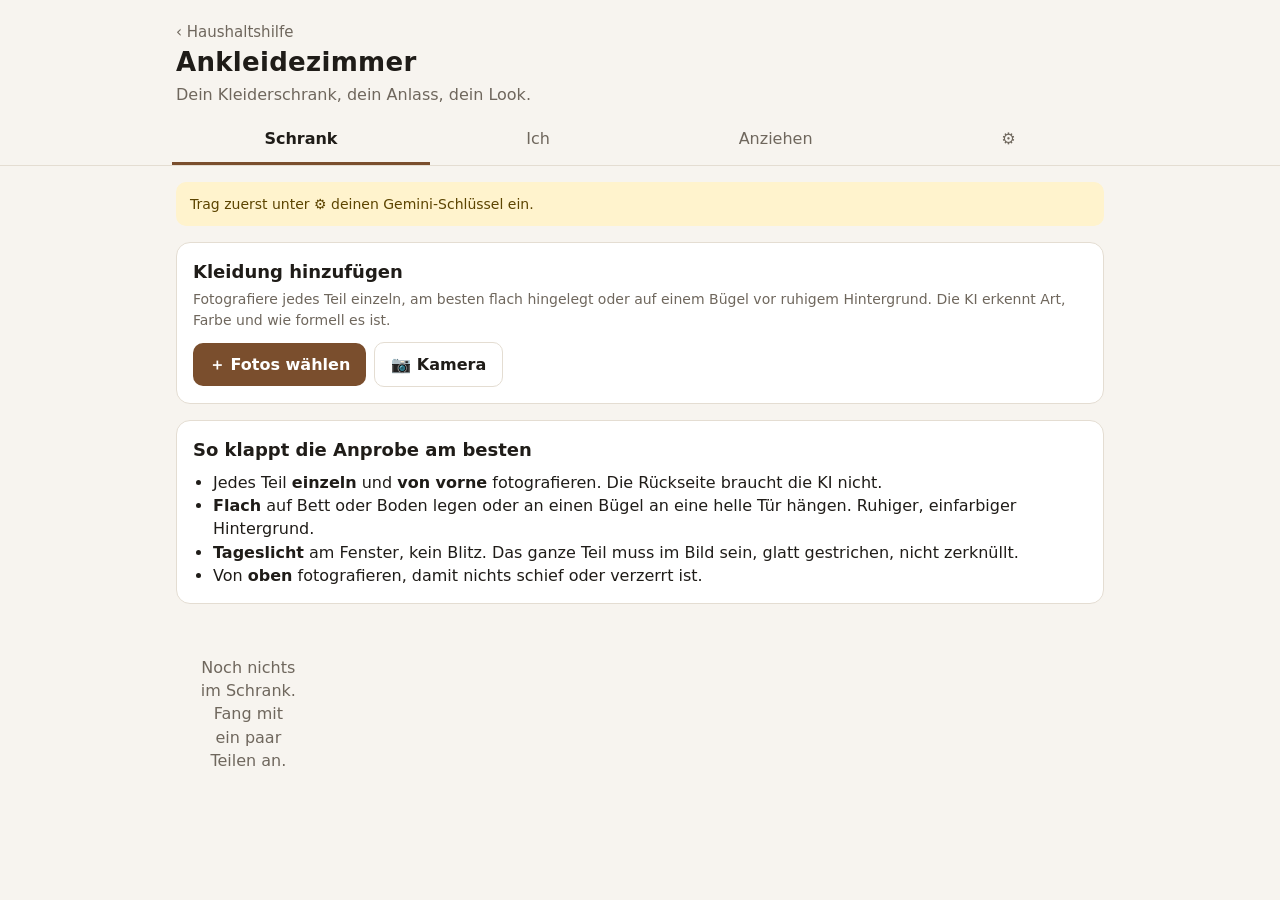
==== ankleidezimmer.html @ 093d7909 "Haushaltshilfe: Startseite mit Ankleidezimmer, Küchenhilfe, Einkaufsliste und Home Cleaner Co-Author" ====
<!doctype html>
<html lang="de">
<head>
<meta charset="utf-8">
<meta name="viewport" content="width=device-width, initial-scale=1, viewport-fit=cover">
<title>Ankleidezimmer · Haushaltshilfe</title>
<meta name="apple-mobile-web-app-capable" content="yes">
<meta name="mobile-web-app-capable" content="yes">
<meta name="apple-mobile-web-app-title" content="Haushaltshilfe">
<meta name="apple-mobile-web-app-status-bar-style" content="default">
<meta name="theme-color" content="#f7f4ef">
<link rel="manifest" href="manifest.json">
<link rel="apple-touch-icon" href="icon-180.png">
<link rel="icon" href="icon-192.png">
<style>
  :root {
    --bg: #f7f4ef; --card: #ffffff; --ink: #1f1c18; --muted: #6f675d; --line: #e4ddd2;
    --accent: #7a4e2d; --accent-ink: #fff; --danger: #b3261e; --ok: #2e6b3f;
  }
  @media (prefers-color-scheme: dark) {
    :root { --bg: #171512; --card: #221f1b; --ink: #f1ece5; --muted: #a79e92; --line: #39342d;
      --accent: #d29a6a; --accent-ink: #1b140e; }
  }
  * { box-sizing: border-box; }
  body { margin: 0; background: var(--bg); color: var(--ink);
    font: 16px/1.45 system-ui, -apple-system, "Segoe UI", Roboto, sans-serif; }
  header { padding: calc(20px + env(safe-area-inset-top)) 16px 8px; max-width: 960px; margin: 0 auto; }
  header h1 { margin: 0; font-size: 26px; letter-spacing: .3px; }
  header p { margin: 2px 0 0; color: var(--muted); }
  nav { position: sticky; top: 0; z-index: 5; background: var(--bg); border-bottom: 1px solid var(--line); }
  nav .inner { max-width: 960px; margin: 0 auto; display: flex; gap: 4px; padding: 0 12px; }
  nav button { flex: 1 1 auto; background: none; border: 0; padding: 12px 8px; font: inherit; color: var(--muted);
    border-bottom: 3px solid transparent; cursor: pointer; }
  nav button.active { color: var(--ink); border-color: var(--accent); font-weight: 600; }
  main { max-width: 960px; margin: 0 auto; padding: 16px; }
  section { display: none; } section.active { display: block; }
  .card { background: var(--card); border: 1px solid var(--line); border-radius: 14px; padding: 16px; margin-bottom: 16px; }
  .card h2 { margin: 0 0 4px; font-size: 18px; }
  .hint { color: var(--muted); font-size: 14px; margin: 0 0 12px; }
  .btn { display: inline-flex; align-items: center; gap: 6px; background: var(--accent); color: var(--accent-ink);
    border: 0; border-radius: 10px; padding: 10px 16px; font: inherit; font-weight: 600; cursor: pointer; }
  .btn.secondary { background: transparent; color: var(--ink); border: 1px solid var(--line); }
  .btn:disabled { opacity: .5; cursor: default; }
  .row { display: flex; gap: 8px; flex-wrap: wrap; align-items: center; }
  .grid { display: grid; grid-template-columns: repeat(auto-fill, minmax(140px, 1fr)); gap: 12px; }
  .item { background: var(--card); border: 1px solid var(--line); border-radius: 12px; overflow: hidden; position: relative; }
  .item img { width: 100%; aspect-ratio: 1; object-fit: cover; display: block; background: var(--line); }
  .item .meta { padding: 8px 10px; font-size: 13px; }
  .item .meta b { display: block; font-size: 14px; }
  .item .meta span { color: var(--muted); }
  .item .del { position: absolute; top: 6px; right: 6px; background: rgba(0,0,0,.55); color: #fff; border: 0;
    border-radius: 50%; width: 28px; height: 28px; cursor: pointer; font-size: 16px; line-height: 28px; }
  .item.busy::after { content: "analysiere…"; position: absolute; inset: 0; display: grid; place-items: center;
    background: rgba(0,0,0,.45); color: #fff; font-size: 14px; }
  .chips { display: flex; flex-wrap: wrap; gap: 8px; margin-bottom: 12px; }
  .chip { border: 1px solid var(--line); background: var(--card); color: var(--ink); border-radius: 999px;
    padding: 8px 14px; font: inherit; font-size: 14px; cursor: pointer; }
  .chip.active { background: var(--accent); color: var(--accent-ink); border-color: var(--accent); }
  label { display: block; font-size: 14px; color: var(--muted); margin: 10px 0 4px; }
  input[type=text], input[type=password], textarea, select { width: 100%; padding: 10px 12px; border: 1px solid var(--line); border-radius: 10px;
    background: var(--bg); color: var(--ink); font: inherit; }
  textarea { min-height: 60px; resize: vertical; }
  .portrait { display: flex; gap: 16px; align-items: flex-start; flex-wrap: wrap; }
  .portrait img { width: 180px; aspect-ratio: 3/4; object-fit: cover; border-radius: 12px; background: var(--line); }
  .result { display: grid; grid-template-columns: 1fr; gap: 16px; }
  @media (min-width: 760px) { .result { grid-template-columns: 1fr 1fr; } }
  .tryon img { width: 100%; border-radius: 12px; display: block; }
  .tryon .placeholder { aspect-ratio: 3/4; border: 2px dashed var(--line); border-radius: 12px; display: grid;
    place-items: center; color: var(--muted); text-align: center; padding: 16px; }
  .banner { padding: 12px 14px; border-radius: 10px; margin-bottom: 16px; font-size: 14px; }
  .banner.warn { background: #fff3cd; color: #5c4400; }
  .banner.err { background: #fde8e6; color: var(--danger); }
  @media (prefers-color-scheme: dark) { .banner.warn { background: #3d3216; color: #f3dc9b; }
    .banner.err { background: #3d1c1a; color: #ffb4ab; } }
  .spinner { width: 18px; height: 18px; border: 3px solid currentColor; border-right-color: transparent;
    border-radius: 50%; animation: spin .8s linear infinite; display: inline-block; }
  @keyframes spin { to { transform: rotate(360deg); } }
  .filters { margin-bottom: 12px; }
  ul.tips { margin: 8px 0 0; padding-left: 20px; }
  .empty { color: var(--muted); text-align: center; padding: 24px; }
  input[type=file] { display: none; }
</style>
</head>
<body>
<header>
  <a href="./" class="back" style="color:var(--muted);text-decoration:none;font-size:15px">‹ Haushaltshilfe</a>
  <h1>Ankleidezimmer</h1>
  <p>Dein Kleiderschrank, dein Anlass, dein Look.</p>
</header>
<nav><div class="inner">
  <button data-tab="schrank" class="active">Schrank</button>
  <button data-tab="ich">Ich</button>
  <button data-tab="anziehen">Anziehen</button>
  <button data-tab="setup" aria-label="Einstellungen">⚙︎</button>
</div></nav>

<main>
  <div id="status"></div>

  <!-- SCHRANK -->
  <section id="schrank" class="active">
    <div class="card">
      <h2>Kleidung hinzufügen</h2>
      <p class="hint">Fotografiere jedes Teil einzeln, am besten flach hingelegt oder auf einem Bügel vor ruhigem Hintergrund. Die KI erkennt Art, Farbe und wie formell es ist.</p>
      <div class="row">
        <label class="btn" style="margin:0;color:var(--accent-ink)">＋ Fotos wählen
          <input id="itemInput" type="file" accept="image/*" multiple>
        </label>
        <label class="btn secondary" style="margin:0;color:var(--ink)">📷 Kamera
          <input id="itemCam" type="file" accept="image/*" capture="environment">
        </label>
      </div>
    </div>
<div class="card"><h2>So klappt die Anprobe am besten</h2><ul class="tips">
        <li>Jedes Teil <b>einzeln</b> und <b>von vorne</b> fotografieren. Die Rückseite braucht die KI nicht.</li>
        <li><b>Flach</b> auf Bett oder Boden legen oder an einen Bügel an eine helle Tür hängen. Ruhiger, einfarbiger Hintergrund.</li>
        <li><b>Tageslicht</b> am Fenster, kein Blitz. Das ganze Teil muss im Bild sein, glatt gestrichen, nicht zerknüllt.</li>
        <li>Von <b>oben</b> fotografieren, damit nichts schief oder verzerrt ist.</li>
      </ul></div>
    <div class="filters chips" id="filters"></div>
    <div class="grid" id="wardrobe"></div>
  </section>

  <!-- ICH -->
  <section id="ich">
    <div class="card">
      <h2>Dein Porträt</h2>
      <p class="hint">Ein Ganzkörperfoto funktioniert am besten: gerade stehen, gutes Licht, enge oder schlichte Kleidung. Das Foto bleibt in deinem Browser und wird nur für die Anprobe an Gemini geschickt.</p>
      <div class="portrait">
        <img id="portraitImg" alt="">
        <div>
          <label class="btn" style="margin:0;color:var(--accent-ink)">Foto wählen
            <input id="portraitInput" type="file" accept="image/*">
          </label>
          <label for="personNotes">Über dich (optional)</label>
          <textarea id="personNotes" placeholder="z.B. 1,82 m, mag eher schlichte Farben, trage ungern Krawatte"></textarea>
        </div>
      </div>
    </div>
<div class="card"><h2>Das ideale Foto von dir</h2><ul class="tips">
        <li><b>Ganzkörper</b> von Kopf bis Fuß, gerade stehend, Arme locker neben dem Körper.</li>
        <li><b>Schlichte, enge Kleidung</b> (z. B. einfarbiges T-Shirt und Jeans). Keine Jacke, kein Mantel, keine Tasche.</li>
        <li>Helle Wand dahinter, gutes Tageslicht, Kamera auf Brusthöhe. Am besten fotografiert dich jemand.</li>
      </ul></div>
  </section>

  <!-- ANZIEHEN -->
  <section id="anziehen">
    <div class="card">
      <h2>Wofür ziehst du dich an?</h2>
      <div class="chips" id="occasions"></div>
      <label for="occasionCustom">Oder eigener Anlass</label>
      <input id="occasionCustom" type="text" placeholder="z.B. Taufe meiner Nichte im Garten">
      <label for="weather">Wetter (optional)</label>
      <input id="weather" type="text" placeholder="z.B. 8 °C, Regen">
      <label for="notes">Wünsche (optional)</label>
      <input id="notes" type="text" placeholder="z.B. lieber die dunkelblaue Hose, keine Turnschuhe">
      <div class="row" style="margin-top:14px">
        <button class="btn" id="suggestBtn">Outfit vorschlagen</button>
      </div>
    </div>

    <div class="result" id="result" hidden>
      <div class="card">
        <h2 id="lookTitle"></h2>
        <p id="lookReason"></p>
        <ul class="tips" id="lookTips"></ul>
        <p class="hint" id="lookMissing"></p>
        <div class="grid" id="lookItems" style="margin-top:12px"></div>
        <div class="row" style="margin-top:14px">
          <button class="btn secondary" id="againBtn">Anderer Vorschlag</button>
        </div>
      </div>
      <div class="card tryon">
        <h2>So sieht's an dir aus</h2>
        <label for="provider">Anprobe mit</label>
        <select id="provider">
          <option value="free">Kostenlos (nur Oberteil, dauert 1–3 Min.)</option>
          <option value="gemini">Gemini (ganzes Outfit, ca. 3–7 Cent)</option>
          <option value="pro">Gemini Pro (beste Qualität, ca. 13 Cent)</option>
        </select>
        <p class="hint" id="providerHint" style="margin:6px 0 12px"></p>
        <div id="tryonBox"><div class="placeholder">Klicke auf „Anprobieren“, um dich im Outfit zu sehen.</div></div>
        <div class="row" style="margin-top:14px">
          <button class="btn" id="tryonBtn">Anprobieren</button>

          <a class="btn secondary" id="downloadBtn" download="ankleide-look.png" hidden>Bild speichern</a>
        </div>
      </div>
    </div>
  </section>

  <!-- EINSTELLUNGEN -->
  <section id="setup">
    <div class="card">
      <h2>Gemini-Schlüssel</h2>
      <p class="hint">Einmal eintragen, dann merkt sich die App den Schlüssel. Er bleibt nur auf diesem Gerät und wird ausschließlich an Google geschickt. Einen Schlüssel bekommst du unter <a href="https://aistudio.google.com/apikey" target="_blank" rel="noopener">aistudio.google.com/apikey</a>.</p>
      <label for="apiKey">API-Schlüssel</label>
      <input id="apiKey" type="password" autocomplete="off" autocapitalize="off" spellcheck="false" placeholder="AIza…">
      <label for="hfToken">Hugging-Face-Token (optional, für mehr Gratis-Anproben)</label>
      <input id="hfToken" type="password" autocomplete="off" autocapitalize="off" spellcheck="false" placeholder="hf_…">
      <p class="hint" style="margin:4px 0 0">Kostenloses Konto auf <a href="https://huggingface.co/join" target="_blank" rel="noopener">huggingface.co</a>, dann unter <a href="https://huggingface.co/settings/tokens" target="_blank" rel="noopener">Settings → Access Tokens</a> einen „Read“-Token erstellen.</p>
      <label for="textModel">Textmodell</label>
      <input id="textModel" type="text" autocapitalize="off" spellcheck="false">
      <label for="imageModel">Bildmodell (Anprobe)</label>
      <input id="imageModel" type="text" autocapitalize="off" spellcheck="false">
      <div class="row" style="margin-top:14px">
        <button class="btn" id="saveKey">Speichern &amp; testen</button>
        <button class="btn secondary" id="clearKey">Schlüssel löschen</button>
      </div>
      <p class="hint" id="keyResult" style="margin-top:10px"></p>
    </div>
    <div class="card">
      <h2>Als App auf den Home-Bildschirm</h2>
      <p class="hint">In Safari unten auf das Teilen-Symbol (Quadrat mit Pfeil) tippen, dann „Zum Home-Bildschirm“. Danach startet Ankleide wie eine normale App.</p>
    </div>
  </section>
</main>

<script>
// ---------- Speicher (IndexedDB, bleibt im Browser) ----------
const DB = (() => {
  let dbp;
  const open = () => dbp ||= new Promise((res, rej) => {
    const r = indexedDB.open('ankleide', 1);
    r.onupgradeneeded = () => { r.result.createObjectStore('items', { keyPath: 'id' }); r.result.createObjectStore('kv'); };
    r.onsuccess = () => res(r.result); r.onerror = () => rej(r.error);
  });
  const tx = async (store, mode, fn) => { const db = await open(); return new Promise((res, rej) => {
    const t = db.transaction(store, mode); const req = fn(t.objectStore(store));
    t.oncomplete = () => res(req?.result); t.onerror = () => rej(t.error); }); };
  return {
    allItems: () => tx('items', 'readonly', s => s.getAll()),
    putItem: it => tx('items', 'readwrite', s => s.put(it)),
    delItem: id => tx('items', 'readwrite', s => s.delete(id)),
    get: k => tx('kv', 'readonly', s => s.get(k)),
    set: (k, v) => tx('kv', 'readwrite', s => s.put(v, k)),
  };
})();

// ---------- Hilfen ----------
const $ = s => document.querySelector(s);
const esc = s => String(s ?? '').replace(/[&<>"]/g, c => ({ '&': '&amp;', '<': '&lt;', '>': '&gt;', '"': '&quot;' }[c]));
const dataUrl = im => `data:${im.mime};base64,${im.data}`;

function shrink(file, max = 1024) {
  return new Promise((res, rej) => {
    const url = URL.createObjectURL(file); const im = new Image();
    im.onload = () => {
      const k = Math.min(1, max / Math.max(im.width, im.height));
      const c = document.createElement('canvas'); c.width = Math.round(im.width * k); c.height = Math.round(im.height * k);
      c.getContext('2d').drawImage(im, 0, 0, c.width, c.height); URL.revokeObjectURL(url);
      res({ mime: 'image/jpeg', data: c.toDataURL('image/jpeg', 0.86).split(',')[1] });
    };
    im.onerror = () => rej(new Error('Bild konnte nicht gelesen werden'));
    im.src = url;
  });
}

// ---------- Gemini direkt aus dem Browser ----------
const PRO_IMAGE_MODEL = 'gemini-3-pro-image';
const DEFAULTS = { textModel: 'gemini-3.5-flash', imageModel: 'gemini-nano-banana-2.1' };
const BASE = 'https://generativelanguage.googleapis.com/v1beta';
let cfg = { key: '', ...DEFAULTS };
function loadSettings() {
  try { cfg = { ...cfg, ...JSON.parse(localStorage.getItem('ankleide-cfg') || '{}') }; } catch {}
  $('#apiKey').value = cfg.key; $('#hfToken').value = cfg.hf || ''; $('#provider').value = cfg.provider || 'free'; providerHint(); $('#textModel').value = cfg.textModel; $('#imageModel').value = cfg.imageModel;
}
function saveSettings() {
  cfg = { ...cfg, key: $('#apiKey').value.trim(), hf: $('#hfToken').value.trim(), textModel: $('#textModel').value.trim() || DEFAULTS.textModel, imageModel: $('#imageModel').value.trim() || DEFAULTS.imageModel };
  try { localStorage.setItem('ankleide-cfg', JSON.stringify(cfg)); } catch {}
}

async function geminiOnce(model, parts, generationConfig = {}) {
  if (!cfg.key) throw new Error('Kein Gemini-Schlüssel eingetragen. Tippe oben auf ⚙︎.');
  let res;
  try {
    res = await fetch(`${BASE}/models/${encodeURIComponent(model)}:generateContent`, {
      method: 'POST', headers: { 'Content-Type': 'application/json', 'x-goog-api-key': cfg.key },
      body: JSON.stringify({ contents: [{ role: 'user', parts }], generationConfig }),
    });
  } catch { throw new Error('Keine Verbindung zu Google. Prüfe dein Internet.'); }
  const data = await res.json().catch(() => ({}));
  if (!res.ok) {
    const m = data?.error?.message || `Fehler ${res.status}`;
    if (res.status === 400 && /API key/i.test(m)) throw new Error('Der Gemini-Schlüssel ist ungültig. Prüfe ihn unter ⚙︎.');
    const err = (msg, retry, next) => Object.assign(new Error(msg), { retry, next, raw: `${res.status} ${m}` });
    if (res.status === 404) throw err(`Das Modell „${model}“ gibt es nicht (mehr). Trag unter ⚙︎ ein anderes ein.`, false, true);
    if (res.status === 429) throw err(/image|banana/.test(model) || (/billing|quota|limit: 0/i.test(m) && !/demand|overload/i.test(m))
      ? 'Die Bildmodelle von Google sind nicht kostenlos. Aktiviere in AI Studio unter „Billing“ die Abrechnung (ca. 3–7 Cent pro Bild).'
      : 'Google ist gerade überlastet. Bitte in ein paar Minuten nochmal versuchen.', true, true);
    if (res.status >= 500) throw err('Google ist gerade überlastet. Bitte in ein paar Minuten nochmal versuchen.', true, true);
    throw Object.assign(new Error('Gemini: ' + m), { raw: `${res.status} ${m}` });
  }
  const out = data?.candidates?.[0]?.content?.parts || [];
  if (!out.length) throw new Error(`Gemini hat nichts zurückgegeben (Grund: ${data?.promptFeedback?.blockReason || data?.candidates?.[0]?.finishReason || 'unbekannt'}).`);
  return out;
}
const img = im => ({ inline_data: { mime_type: im.mime || 'image/jpeg', data: im.data } });

// Bei Überlastung: kurz warten und wiederholen, dann auf Ersatzmodelle ausweichen
const FALLBACK_TEXT = ['gemini-3.5-flash', 'gemini-3.6-flash', 'gemini-3.5-flash-lite', 'gemini-3.1-flash-lite'];
const FALLBACK_IMAGE = ['gemini-nano-banana-2.1', 'gemini-3.1-flash-image', 'gemini-3-pro-image'];
const sleep = ms => new Promise(r => setTimeout(r, ms));
async function gemini(model, parts, generationConfig = {}) {
  const pool = /image|banana/.test(model) ? FALLBACK_IMAGE : FALLBACK_TEXT;
  const models = [model, ...pool.filter(m => m !== model)];
  let last; const tried = [];
  for (const m of models) {
    for (let attempt = 0; attempt < 2; attempt++) {
      try { return await geminiOnce(m, parts, generationConfig); }
      catch (e) {
        last = e; tried.push(`${m}: ${e.raw || e.message}`);
        if (!e.next) { e.details = tried; throw e; }
        if (!e.retry || attempt === 1) break;
        await sleep(2000);
      }
    }
  }
  last.details = tried; throw last;
}
async function geminiJson(parts) {
  const out = await gemini(cfg.textModel, parts, { responseMimeType: 'application/json', temperature: 0.6 });
  const text = out.map(p => p.text || '').join('');
  try { return JSON.parse(text); } catch { const m = text.match(/\{[\s\S]*\}/); if (m) return JSON.parse(m[0]); throw new Error('Antwort von Gemini war unverständlich. Bitte nochmal.'); }
}

const CATEGORIES = ['Oberteil', 'Hose', 'Rock', 'Kleid', 'Pullover', 'Jacke', 'Mantel', 'Anzug/Sakko', 'Schuhe', 'Accessoire'];
const handlers = {
  async '/api/tag'({ image }) {
    const t = await geminiJson([{ text: `Du bist Mode-Assistent. Analysiere das Kleidungsstück auf dem Foto.
Antworte NUR mit JSON: {"category": eine aus ${JSON.stringify(CATEGORIES)}, "name": kurzer deutscher Name, "color": Hauptfarbe(n), "pattern": Muster oder "uni", "material": vermutetes Material, "formality": Zahl 1 (sehr leger) bis 5 (sehr formell), "seasons": Liste aus ["Frühling","Sommer","Herbst","Winter"], "description": ein Satz, der das Teil für einen Stylisten genau beschreibt}` }, img(image)]);
    return { category: t.category, name: t.name, color: t.color, pattern: t.pattern, material: t.material, formality: t.formality, seasons: t.seasons, description: t.description };
  },
  async '/api/suggest'({ occasion, notes, weather, items: list, person }) {
    const r = await geminiJson([{ text: `Du bist ein erfahrener persönlicher Stylist. Stelle aus dem Kleiderschrank unten EIN stimmiges Outfit zusammen.
Anlass: ${occasion}
${weather ? 'Wetter: ' + weather + '\n' : ''}${notes ? 'Wünsche: ' + notes + '\n' : ''}${person ? 'Über die Person: ' + person + '\n' : ''}
Regeln: Nur Teile aus der Liste (per id). Vollständig: Oberkörper + Unterkörper (oder Kleid/Anzug), dazu wenn sinnvoll Jacke, Schuhe, Accessoires. Achte auf Formalität, Farbharmonie und Wetter. Fehlt etwas Wichtiges, nenne es in "missing".
Kleiderschrank: ${JSON.stringify(list)}
Antworte NUR mit JSON: {"title": kurzer Name des Looks, "itemIds": [...], "reasoning": 2-3 Sätze, "tips": [1-3 kurze Tipps], "missing": Text oder null}` }]);
    const valid = new Set(list.map(i => i.id));
    r.itemIds = (r.itemIds || []).filter(id => valid.has(id));
    if (!r.itemIds.length) throw new Error('Gemini hat keine passenden Teile gefunden. Bitte nochmal versuchen.');
    return r;
  },
  async '/api/tryon'({ portrait, items: chosen, occasion, pro }) {
    const parts = [{ text: 'IMAGE 1 – the person (keep this exact person):' }, img(portrait)];
    chosen.forEach((it, n) => {
      parts.push({ text: `IMAGE ${n + 2} – garment to put on the person (${it.category || 'clothing'}): ${it.name || ''}. ${it.description || ''}` });
      parts.push(img(it.image));
    });
    const list = chosen.map((it, n) => `IMAGE ${n + 2} (${it.category || 'garment'})`).join(', ');
    parts.push({ text: `Virtual try-on. Edit IMAGE 1: dress the person in ${list}.
- REMOVE and REPLACE everything the person is currently wearing on the matching body parts with these garments. The result must clearly show the new garments on the body, not the old outfit.
- The garment photos may be lying flat, on a hanger or wrinkled: understand the garment and fit it naturally to the person's body with realistic drape, folds and correct size.
- Copy each garment faithfully: exact color, pattern, print, logo position, collar, buttons, sleeve length, fabric.
- Keep the person identical: same face, hair, skin tone, body shape and height. Do not beautify or change the face.
- Show the full body from head to feet, standing naturally, facing the camera. If no shoes are given, add simple shoes that fit the occasion.
- Clean, bright, neutral background suitable for "${occasion}", soft even light, photorealistic, portrait orientation.
Return only the edited photo.` });
    const out = await gemini(pro ? PRO_IMAGE_MODEL : cfg.imageModel, parts, { responseModalities: ['TEXT', 'IMAGE'], imageConfig: { aspectRatio: '3:4' } });
    const p = out.find(x => x.inlineData || x.inline_data);
    if (!p) throw new Error('Gemini hat kein Bild erzeugt. ' + out.map(x => x.text || '').join(' ').trim());
    const d = p.inlineData || p.inline_data;
    return { image: { mime: d.mimeType || d.mime_type || 'image/png', data: d.data } };
  },
};
async function api(path, body) { return handlers[path](body); }

$('#saveKey').onclick = async () => {
  saveSettings(); const out = $('#keyResult'), btn = $('#saveKey');
  if (!cfg.key) { out.textContent = 'Bitte einen Schlüssel eintragen.'; return; }
  busy(btn, true, 'Teste …');
  try {
    await gemini(cfg.textModel, [{ text: 'Antworte nur mit: ok' }]);
    let note = '';
    try {
      const r = await fetch(`${BASE}/models?pageSize=200`, { headers: { 'x-goog-api-key': cfg.key } });
      const names = ((await r.json()).models || []).map(m => m.name.replace('models/', ''));
      const imgs = names.filter(n => /image|banana/.test(n) && !/imagen|veo/.test(n));
      if (imgs.length) {
        FALLBACK_IMAGE.splice(0, FALLBACK_IMAGE.length, ...imgs);
        if (!imgs.includes(cfg.imageModel)) { cfg.imageModel = imgs[0]; $('#imageModel').value = imgs[0]; saveSettings(); note = ` Bildmodell auf „${imgs[0]}“ umgestellt.`; }
        note += ` Verfügbare Bildmodelle: ${imgs.join(', ')}.`;
      } else note = ' Achtung: Für deinen Schlüssel ist kein Bildmodell freigeschaltet.';
    } catch {}
    out.textContent = '✓ Verbindung zu Gemini klappt.' + note; $('#status').innerHTML = '';
  }
  catch (e) { out.textContent = '✗ ' + e.message; }
  busy(btn, false);
};
$('#clearKey').onclick = () => { $('#apiKey').value = ''; saveSettings(); $('#keyResult').textContent = 'Schlüssel gelöscht.'; };


function showError(msg) {
  $('#status').innerHTML = `<div class="banner err">${esc(msg)}</div>`;
  setTimeout(() => { if ($('#status').textContent.includes(msg)) $('#status').innerHTML = ''; }, 9000);
}

function busy(btn, on, label) {
  if (on) { btn.dataset.label = btn.textContent; btn.innerHTML = `<span class="spinner"></span> ${label}`; btn.disabled = true; }
  else { btn.textContent = btn.dataset.label; btn.disabled = false; }
}

// ---------- Tabs ----------
document.querySelectorAll('nav button').forEach(b => b.onclick = () => {
  document.querySelectorAll('nav button').forEach(x => x.classList.toggle('active', x === b));
  document.querySelectorAll('main section').forEach(s => s.classList.toggle('active', s.id === b.dataset.tab));
});

// ---------- Kleiderschrank ----------
let items = [];
let filter = 'Alle';

function renderWardrobe() {
  const cats = ['Alle', ...new Set(items.map(i => i.category).filter(Boolean))];
  $('#filters').innerHTML = items.length ? cats.map(c =>
    `<button class="chip ${c === filter ? 'active' : ''}" data-c="${esc(c)}">${esc(c)}${c === 'Alle' ? ` (${items.length})` : ''}</button>`).join('') : '';
  $('#filters').querySelectorAll('.chip').forEach(b => b.onclick = () => { filter = b.dataset.c; renderWardrobe(); });
  const shown = items.filter(i => filter === 'Alle' || i.category === filter);
  $('#wardrobe').innerHTML = shown.length ? shown.map(i => `
    <div class="item ${i.pending ? 'busy' : ''}">
      <img src="${dataUrl(i.image)}" alt="${esc(i.name)}">
      <button class="del" data-id="${i.id}" title="Entfernen">×</button>
      <div class="meta"><b>${esc(i.name || 'Neues Teil')}</b>
        <span>${esc([i.category, i.color].filter(Boolean).join(' · '))}${i.formality ? ` · formell ${i.formality}/5` : ''}</span>
        ${i.error ? `<br><span style="color:var(--danger)">Nicht erkannt. <a href="#" data-retry="${i.id}">Nochmal</a></span>` : ''}
      </div>
    </div>`).join('') : `<div class="empty">Noch nichts im Schrank. Fang mit ein paar Teilen an.</div>`;
  $('#wardrobe').querySelectorAll('.del').forEach(b => b.onclick = async () => {
    if (!confirm('Dieses Teil entfernen?')) return;
    await DB.delItem(b.dataset.id); items = items.filter(i => i.id !== b.dataset.id); renderWardrobe();
  });
  $('#wardrobe').querySelectorAll('[data-retry]').forEach(a => a.onclick = e => {
    e.preventDefault(); const it = items.find(i => i.id === a.dataset.retry); if (it) analyse(it);
  });
}

async function analyse(it) {
  it.pending = true; it.error = false; renderWardrobe();
  try {
    const tags = await api('/api/tag', { image: it.image });
    Object.assign(it, tags);
  } catch (e) { it.error = true; showError('Erkennung fehlgeschlagen: ' + e.message); }
  it.pending = false;
  const { pending, ...store } = it; await DB.putItem(store);
  renderWardrobe();
}

async function addFiles(files) {
  const queue = [];
  for (const f of files) {
    try {
      const it = { id: crypto.randomUUID(), image: await shrink(f, 768), added: Date.now() };
      items.unshift(it); queue.push(it); await DB.putItem(it);
    } catch (e) { showError(e.message); }
  }
  renderWardrobe();
  // nacheinander analysieren, damit das Kontingent nicht überläuft
  for (const it of queue) await analyse(it);
}
$('#itemInput').onchange = e => { addFiles([...e.target.files]); e.target.value = ''; };
$('#itemCam').onchange = e => { addFiles([...e.target.files]); e.target.value = ''; };

// ---------- Porträt ----------
let portrait = null;
$('#portraitInput').onchange = async e => {
  const f = e.target.files[0]; if (!f) return;
  portrait = await shrink(f, 1280); await DB.set('portrait', portrait);
  $('#portraitImg').src = dataUrl(portrait); e.target.value = '';
};
$('#personNotes').oninput = e => DB.set('personNotes', e.target.value);

// ---------- Anlass & Vorschlag ----------
const OCCASIONS = ['Vorstellungsgespräch', 'Geburtstag', 'Essen mit den Chefs', 'Büroalltag', 'Date', 'Hochzeit (Gast)', 'Freunde treffen', 'Sport & Freizeit', 'Beerdigung'];
let occasion = OCCASIONS[0];
$('#occasions').innerHTML = OCCASIONS.map(o => `<button class="chip ${o === occasion ? 'active' : ''}">${esc(o)}</button>`).join('');
$('#occasions').querySelectorAll('.chip').forEach(b => b.onclick = () => {
  occasion = b.textContent; $('#occasionCustom').value = '';
  $('#occasions').querySelectorAll('.chip').forEach(x => x.classList.toggle('active', x === b));
});
$('#occasionCustom').oninput = e => $('#occasions').querySelectorAll('.chip').forEach(x => x.classList.toggle('active', !e.target.value && x.textContent === occasion));
const currentOccasion = () => $('#occasionCustom').value.trim() || occasion;

let look = null;
let lastLookIds = [];

async function suggest(btn) {
  const usable = items.filter(i => i.category && !i.pending);
  if (usable.length < 2) return showError('Lade zuerst mindestens ein Oberteil und eine Hose in den Schrank.');
  busy(btn, true, 'Stylist denkt nach…');
  try {
    const notes = [$('#notes').value.trim(), lastLookIds.length ? `Bitte einen anderen Look als zuvor (vorher: ${lastLookIds.join(', ')}).` : ''].filter(Boolean).join(' ');
    look = await api('/api/suggest', {
      occasion: currentOccasion(), weather: $('#weather').value.trim(), notes,
      person: $('#personNotes').value.trim(), items: usable.map(({ image, ...rest }) => rest),
    });
    lastLookIds = look.itemIds;
    renderLook();
  } catch (e) { showError(e.message); }
  busy(btn, false);
}
$('#suggestBtn').onclick = () => { lastLookIds = []; suggest($('#suggestBtn')); };
$('#againBtn').onclick = () => suggest($('#againBtn'));

function renderLook() {
  $('#result').hidden = false;
  $('#lookTitle').textContent = look.title || 'Dein Look';
  $('#lookReason').textContent = look.reasoning || '';
  $('#lookTips').innerHTML = (look.tips || []).map(t => `<li>${esc(t)}</li>`).join('');
  $('#lookMissing').textContent = look.missing ? 'Fehlt noch: ' + look.missing : '';
  const chosen = look.itemIds.map(id => items.find(i => i.id === id)).filter(Boolean);
  $('#lookItems').innerHTML = chosen.map(i => `<div class="item"><img src="${dataUrl(i.image)}" alt=""><div class="meta"><b>${esc(i.name)}</b><span>${esc(i.category)}</span></div></div>`).join('');
  $('#tryonBox').innerHTML = '<div class="placeholder">Klicke auf „Anprobieren“, um dich im Outfit zu sehen.</div>';
  $('#downloadBtn').hidden = true;
  $('#result').scrollIntoView({ behavior: 'smooth' });
}


// ---------- Kostenlose Anprobe über Hugging Face (IDM-VTON) ----------
const FREE_SPACE = 'yisol/IDM-VTON';
const UPPER_PRIORITY = ['Jacke', 'Anzug/Sakko', 'Mantel', 'Pullover', 'Oberteil', 'Hemd/Bluse'];
function providerHint() {
  const v = $('#provider').value;
  $('#providerHint').textContent = v === 'free'
    ? 'Gratis über Hugging Face. Zieht dir nur ein Oberteil an (Jacke, Pulli oder Shirt). Bei vielen Nutzern musst du warten, und pro Tag gibt es nur wenige Gratis-Versuche.'
    : 'Kostet bei Google Geld. Dafür muss in AI Studio die Abrechnung aktiviert sein.';
}
$('#provider').onchange = () => { cfg.provider = $('#provider').value; try { localStorage.setItem('ankleide-cfg', JSON.stringify(cfg)); } catch {} providerHint(); };
const b64Blob = im => fetch(dataUrl(im)).then(r => r.blob());
async function freeTryOn(portrait, chosen, onStatus) {
  const top = UPPER_PRIORITY.map(c => chosen.find(i => i.category === c)).find(Boolean);
  if (!top) throw new Error('Die kostenlose Anprobe kann nur Oberteile anziehen. In diesem Look ist keins dabei.');
  onStatus(`Verbinde mit der Gratis-KI … (zieht dir „${top.name}“ an)`);
  let mod;
  try { mod = await import('https://cdn.jsdelivr.net/npm/@gradio/client@2.7.2/dist/browser.js'); }
  catch { throw new Error('Die Gratis-KI konnte nicht geladen werden. Prüfe dein Internet.'); }
  const { Client, handle_file } = mod;
  let client;
  try { client = await Client.connect(FREE_SPACE, cfg.hf ? { token: cfg.hf } : {}); }
  catch (e) { throw Object.assign(new Error('Die Gratis-KI ist gerade nicht erreichbar. Versuch es später nochmal.'), { details: [String(e?.message || e)] }); }
  const human = await b64Blob(portrait), garm = await b64Blob(top.image);
  const job = client.submit('/tryon', [
    { background: handle_file(human), layers: [], composite: null },
    handle_file(garm), top.description || top.name || 'clothing', true, true, 30, 42,
  ]);
  for await (const ev of job) {
    if (ev.type === 'status') {
      if (ev.stage === 'pending') onStatus(ev.position != null ? `In der Warteschlange: Platz ${ev.position + 1} …` : 'Warte auf freie Grafikkarte …');
      else if (ev.stage === 'generating') onStatus('Bild wird erstellt …');
      else if (ev.stage === 'error') {
        const m = ev.message || 'Unbekannter Fehler';
        const quota = /quota|GPU|exceeded|limit/i.test(m);
        throw Object.assign(new Error(quota
          ? 'Das Gratis-Kontingent für heute ist aufgebraucht. Morgen geht es wieder, oder trag unter ⚙︎ einen kostenlosen Hugging-Face-Token ein.'
          : 'Die Gratis-KI hatte einen Fehler. Versuch es nochmal.'), { details: [m] });
      }
    }
    if (ev.type === 'data') {
      const out = ev.data?.[0];
      const url = out?.url || out?.path || out;
      if (!url || typeof url !== 'string') throw new Error('Die Gratis-KI hat kein Bild geliefert.');
      const blob = await (await fetch(url)).blob();
      const data = await new Promise(r => { const f = new FileReader(); f.onload = () => r(f.result.split(',')[1]); f.readAsDataURL(blob); });
      return { image: { mime: blob.type || 'image/png', data } };
    }
  }
  throw new Error('Die Gratis-KI hat die Verbindung beendet. Versuch es nochmal.');
}

$('#tryonBtn').onclick = async () => {
  if (!portrait) { showError('Lade zuerst unter „Ich“ ein Foto von dir hoch.'); return; }
  const btn = $('#tryonBtn'); busy(btn, true, 'Bild wird erstellt…');
  $('#tryonBox').innerHTML = '<div class="placeholder"><span><span class="spinner"></span><br><span id="tryStatus">Das dauert meist 10 bis 30 Sekunden.</span></span></div>';
  try {
    const chosen = look.itemIds.map(id => items.find(i => i.id === id)).filter(Boolean);
    const prov = $('#provider').value;
    const status = t => { const el = $('#tryStatus'); if (el) el.textContent = t; };
    const r = prov === 'free' ? await freeTryOn(portrait, chosen, status) : await api('/api/tryon', {
      pro: prov === 'pro',
      portrait, occasion: currentOccasion(),
      items: chosen.map(i => ({ image: i.image, name: i.name, category: i.category, description: i.description })),
    });
    const src = dataUrl(r.image);
    $('#tryonBox').innerHTML = `<img src="${src}" alt="Du im Outfit">`;
    $('#downloadBtn').href = src; $('#downloadBtn').hidden = false;
  } catch (e) {
    const det = (e.details || []).map(d => `<li>${esc(d)}</li>`).join('');
    $('#tryonBox').innerHTML = `<div class="placeholder" style="place-items:start;text-align:left;overflow:auto"><div>
      <b>Das hat nicht geklappt.</b><p style="margin:6px 0">${esc(e.message || e)}</p>
      ${det ? `<details open><summary>Technische Details</summary><ul style="font-size:12px;padding-left:18px;word-break:break-word">${det}</ul></details>` : ''}
      <p style="font-size:13px">Mach davon bitte einen Screenshot für Claude.</p></div></div>`;
  }
  busy(btn, false);
};

// ---------- Start ----------
(async () => {
  loadSettings();
  if (!cfg.key) { $('#status').innerHTML = '<div class="banner warn">Trag zuerst unter ⚙︎ deinen Gemini-Schlüssel ein.</div>'; }
  items = (await DB.allItems()).sort((a, b) => (b.added || 0) - (a.added || 0));
  portrait = await DB.get('portrait');
  if (portrait) $('#portraitImg').src = dataUrl(portrait);
  $('#personNotes').value = (await DB.get('personNotes')) || '';
  renderWardrobe();
})();
</script>
</body>
</html>
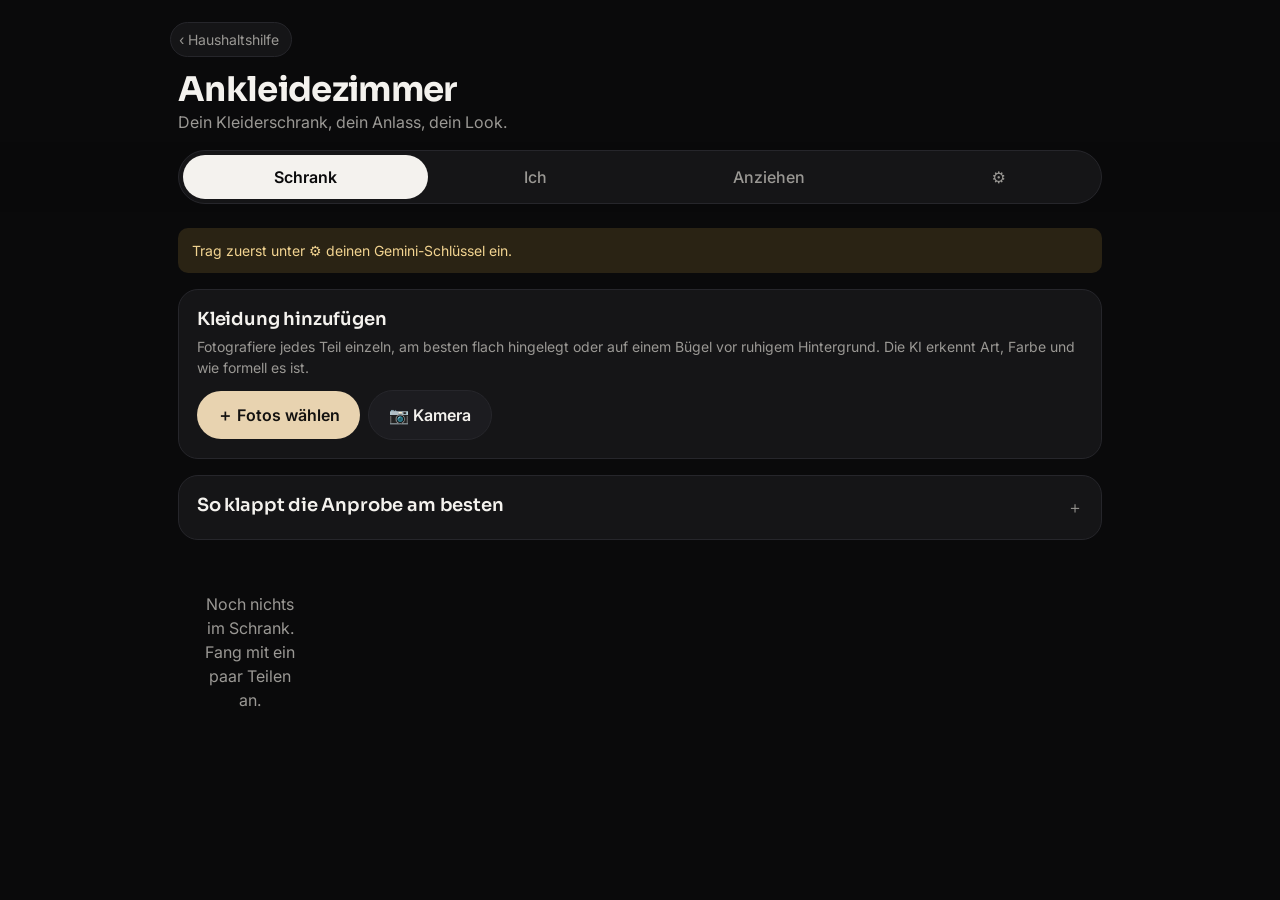
==== commit 2a69771c: "Schwarzes Design, Mikrofon auf der Startseite, Pflanzen als Sprachziel, aufklappbare Abschnitte, Tei" ====
--- a/ankleidezimmer.html
+++ b/ankleidezimmer.html
@@ -7,21 +7,19 @@
 <meta name="apple-mobile-web-app-capable" content="yes">
 <meta name="mobile-web-app-capable" content="yes">
 <meta name="apple-mobile-web-app-title" content="Haushaltshilfe">
-<meta name="apple-mobile-web-app-status-bar-style" content="default">
-<meta name="theme-color" content="#f7f4ef">
+<meta name="apple-mobile-web-app-status-bar-style" content="black-translucent">
+<meta name="theme-color" content="#0a0a0b">
 <link rel="manifest" href="manifest.json">
 <link rel="apple-touch-icon" href="icon-180.png">
 <link rel="icon" href="icon-192.png">
+<link rel="stylesheet" href="https://fonts.googleapis.com/css2?family=Sora:wght@500;600;700&family=Inter:wght@400;500;600&display=swap">
 <style>
   :root {
-    --bg: #f7f4ef; --card: #ffffff; --ink: #1f1c18; --muted: #6f675d; --line: #e4ddd2;
-    --accent: #7a4e2d; --accent-ink: #fff; --danger: #b3261e; --ok: #2e6b3f;
-  }
-  @media (prefers-color-scheme: dark) {
-    :root { --bg: #171512; --card: #221f1b; --ink: #f1ece5; --muted: #a79e92; --line: #39342d;
-      --accent: #d29a6a; --accent-ink: #1b140e; }
+    --bg: #0a0a0b; --card: #151517; --ink: #f4f2ee; --muted: #9a9894; --line: #26262b;
+    --accent: #e8d3b0; --accent-ink: #141210; --danger: #ff8f80; --ok: #8fdcaa; color-scheme: dark;
   }
   * { box-sizing: border-box; }
+  [hidden] { display: none !important; }
   body { margin: 0; background: var(--bg); color: var(--ink);
     font: 16px/1.45 system-ui, -apple-system, "Segoe UI", Roboto, sans-serif; }
   header { padding: calc(20px + env(safe-area-inset-top)) 16px 8px; max-width: 960px; margin: 0 auto; }
@@ -68,10 +66,8 @@
   .tryon .placeholder { aspect-ratio: 3/4; border: 2px dashed var(--line); border-radius: 12px; display: grid;
     place-items: center; color: var(--muted); text-align: center; padding: 16px; }
   .banner { padding: 12px 14px; border-radius: 10px; margin-bottom: 16px; font-size: 14px; }
-  .banner.warn { background: #fff3cd; color: #5c4400; }
-  .banner.err { background: #fde8e6; color: var(--danger); }
-  @media (prefers-color-scheme: dark) { .banner.warn { background: #3d3216; color: #f3dc9b; }
-    .banner.err { background: #3d1c1a; color: #ffb4ab; } }
+  .banner.warn { background: #2a2314; color: #f2d491; }
+  .banner.err { background: #2c1714; color: var(--danger); }
   .spinner { width: 18px; height: 18px; border: 3px solid currentColor; border-right-color: transparent;
     border-radius: 50%; animation: spin .8s linear infinite; display: inline-block; }
   @keyframes spin { to { transform: rotate(360deg); } }
@@ -79,6 +75,33 @@
   ul.tips { margin: 8px 0 0; padding-left: 20px; }
   .empty { color: var(--muted); text-align: center; padding: 24px; }
   input[type=file] { display: none; }
+
+  /* Modernes dunkles Design */
+  body { font: 16px/1.5 "Inter", system-ui, -apple-system, sans-serif; -webkit-font-smoothing: antialiased; }
+  header { padding-top: calc(22px + env(safe-area-inset-top)); padding-left: 18px; padding-right: 18px; }
+  header .back { display: inline-flex; padding: 6px 12px 6px 8px; margin-left: -8px; border-radius: 999px; background: var(--card); border: 1px solid var(--line); font-size: 14px !important; }
+  header h1 { margin-top: 14px; font: 700 34px/1.1 "Sora", system-ui, sans-serif; letter-spacing: -.02em; }
+  nav { background: rgba(10,10,11,.85); -webkit-backdrop-filter: blur(14px); backdrop-filter: blur(14px); border-bottom: 0; padding: 8px 0; top: env(safe-area-inset-top, 0px); }
+  nav .inner { background: var(--card); border: 1px solid var(--line); border-radius: 999px; padding: 4px; margin: 0 18px; max-width: 924px; }
+  @media (min-width: 960px) { nav .inner { margin: 0 auto; } }
+  nav button { border: 0; border-radius: 999px; padding: 10px 6px; font-weight: 500; }
+  nav button.active { background: var(--ink); color: var(--bg); }
+  main { padding-left: 18px; padding-right: 18px; }
+  .card { border-radius: 20px; padding: 18px; }
+  .card h2 { font: 600 18px/1.3 "Sora", system-ui, sans-serif; letter-spacing: -.01em; }
+  .btn { border-radius: 999px; padding: 12px 20px; }
+  .btn.secondary { background: #1c1c20; }
+  .chip { background: #1c1c20; }
+  .chip.active { background: var(--ink); color: var(--bg); border-color: var(--ink); }
+  .item { border-radius: 18px; }
+  input[type=text], input[type=password], textarea, select { border-radius: 14px; padding: 12px 14px; }
+  .portrait img, .tryon img { border-radius: 18px; }
+  .tipcard summary { cursor: pointer; list-style: none; display: flex; justify-content: space-between; align-items: center; }
+  .tipcard summary::-webkit-details-marker { display: none; }
+  .tipcard summary::after { content: "＋"; color: var(--muted); }
+  .tipcard[open] summary::after { content: "－"; }
+  .tipcard[open] summary { margin-bottom: 8px; }
+  .tryon .placeholder { border-radius: 18px; border-color: #2e2e34; }
 </style>
 </head>
 <body>
@@ -111,12 +134,12 @@
         </label>
       </div>
     </div>
-<div class="card"><h2>So klappt die Anprobe am besten</h2><ul class="tips">
+<details class="card tipcard"><summary><h2 style="display:inline">So klappt die Anprobe am besten</h2></summary><ul class="tips">
         <li>Jedes Teil <b>einzeln</b> und <b>von vorne</b> fotografieren. Die Rückseite braucht die KI nicht.</li>
         <li><b>Flach</b> auf Bett oder Boden legen oder an einen Bügel an eine helle Tür hängen. Ruhiger, einfarbiger Hintergrund.</li>
         <li><b>Tageslicht</b> am Fenster, kein Blitz. Das ganze Teil muss im Bild sein, glatt gestrichen, nicht zerknüllt.</li>
         <li>Von <b>oben</b> fotografieren, damit nichts schief oder verzerrt ist.</li>
-      </ul></div>
+      </ul></details>
     <div class="filters chips" id="filters"></div>
     <div class="grid" id="wardrobe"></div>
   </section>
@@ -137,18 +160,18 @@
         </div>
       </div>
     </div>
-<div class="card"><h2>Das ideale Foto von dir</h2><ul class="tips">
+<details class="card tipcard"><summary><h2 style="display:inline">Das ideale Foto von dir</h2></summary><ul class="tips">
         <li><b>Ganzkörper</b> von Kopf bis Fuß, gerade stehend, Arme locker neben dem Körper.</li>
         <li><b>Schlichte, enge Kleidung</b> (z. B. einfarbiges T-Shirt und Jeans). Keine Jacke, kein Mantel, keine Tasche.</li>
         <li>Helle Wand dahinter, gutes Tageslicht, Kamera auf Brusthöhe. Am besten fotografiert dich jemand.</li>
-      </ul></div>
+      </ul></details>
   </section>
 
   <!-- ANZIEHEN -->
   <section id="anziehen">
     <div class="card">
       <h2>Wofür ziehst du dich an?</h2>
-      <div class="chips" id="occasions"></div>
+      <select id="occasions" aria-label="Anlass"></select>
       <label for="occasionCustom">Oder eigener Anlass</label>
       <input id="occasionCustom" type="text" placeholder="z.B. Taufe meiner Nichte im Garten">
       <label for="weather">Wetter (optional)</label>
@@ -185,6 +208,7 @@
           <button class="btn" id="tryonBtn">Anprobieren</button>
 
           <a class="btn secondary" id="downloadBtn" download="ankleide-look.png" hidden>Bild speichern</a>
+          <button class="btn" id="shareBtn" hidden>Teilen</button>
         </div>
       </div>
     </div>
@@ -475,12 +499,8 @@
 // ---------- Anlass & Vorschlag ----------
 const OCCASIONS = ['Vorstellungsgespräch', 'Geburtstag', 'Essen mit den Chefs', 'Büroalltag', 'Date', 'Hochzeit (Gast)', 'Freunde treffen', 'Sport & Freizeit', 'Beerdigung'];
 let occasion = OCCASIONS[0];
-$('#occasions').innerHTML = OCCASIONS.map(o => `<button class="chip ${o === occasion ? 'active' : ''}">${esc(o)}</button>`).join('');
-$('#occasions').querySelectorAll('.chip').forEach(b => b.onclick = () => {
-  occasion = b.textContent; $('#occasionCustom').value = '';
-  $('#occasions').querySelectorAll('.chip').forEach(x => x.classList.toggle('active', x === b));
-});
-$('#occasionCustom').oninput = e => $('#occasions').querySelectorAll('.chip').forEach(x => x.classList.toggle('active', !e.target.value && x.textContent === occasion));
+$('#occasions').innerHTML = OCCASIONS.map(o => `<option>${esc(o)}</option>`).join('');
+$('#occasions').onchange = e => { occasion = e.target.value; $('#occasionCustom').value = ''; };
 const currentOccasion = () => $('#occasionCustom').value.trim() || occasion;
 
 let look = null;
@@ -513,7 +533,7 @@
   const chosen = look.itemIds.map(id => items.find(i => i.id === id)).filter(Boolean);
   $('#lookItems').innerHTML = chosen.map(i => `<div class="item"><img src="${dataUrl(i.image)}" alt=""><div class="meta"><b>${esc(i.name)}</b><span>${esc(i.category)}</span></div></div>`).join('');
   $('#tryonBox').innerHTML = '<div class="placeholder">Klicke auf „Anprobieren“, um dich im Outfit zu sehen.</div>';
-  $('#downloadBtn').hidden = true;
+  $('#downloadBtn').hidden = true; $('#shareBtn').hidden = true;
   $('#result').scrollIntoView({ behavior: 'smooth' });
 }
 
@@ -569,6 +589,18 @@
   throw new Error('Die Gratis-KI hat die Verbindung beendet. Versuch es nochmal.');
 }
 
+let lastLook = null;
+// Teilen über das iPhone-Teilen-Menü (WhatsApp, Nachrichten, Fotos sichern …)
+$('#shareBtn').onclick = async () => {
+  if (!lastLook) return;
+  try {
+    const blob = await (await fetch(lastLook.src)).blob();
+    const file = new File([blob], 'mein-look.' + (blob.type.split('/')[1] || 'png'), { type: blob.type || 'image/png' });
+    const data = { title: lastLook.title, text: `${lastLook.title} – was meinst du?` };
+    if (navigator.canShare && navigator.canShare({ files: [file] })) data.files = [file];
+    await navigator.share(data);
+  } catch (e) { if (e.name !== 'AbortError') showError('Teilen hat nicht geklappt. Nutze „Bild speichern“.'); }
+};
 $('#tryonBtn').onclick = async () => {
   if (!portrait) { showError('Lade zuerst unter „Ich“ ein Foto von dir hoch.'); return; }
   const btn = $('#tryonBtn'); busy(btn, true, 'Bild wird erstellt…');
@@ -585,6 +617,7 @@
     const src = dataUrl(r.image);
     $('#tryonBox').innerHTML = `<img src="${src}" alt="Du im Outfit">`;
     $('#downloadBtn').href = src; $('#downloadBtn').hidden = false;
+    lastLook = { src, title: look.title || 'Mein Look' }; $('#shareBtn').hidden = !navigator.share;
   } catch (e) {
     const det = (e.details || []).map(d => `<li>${esc(d)}</li>`).join('');
     $('#tryonBox').innerHTML = `<div class="placeholder" style="place-items:start;text-align:left;overflow:auto"><div>
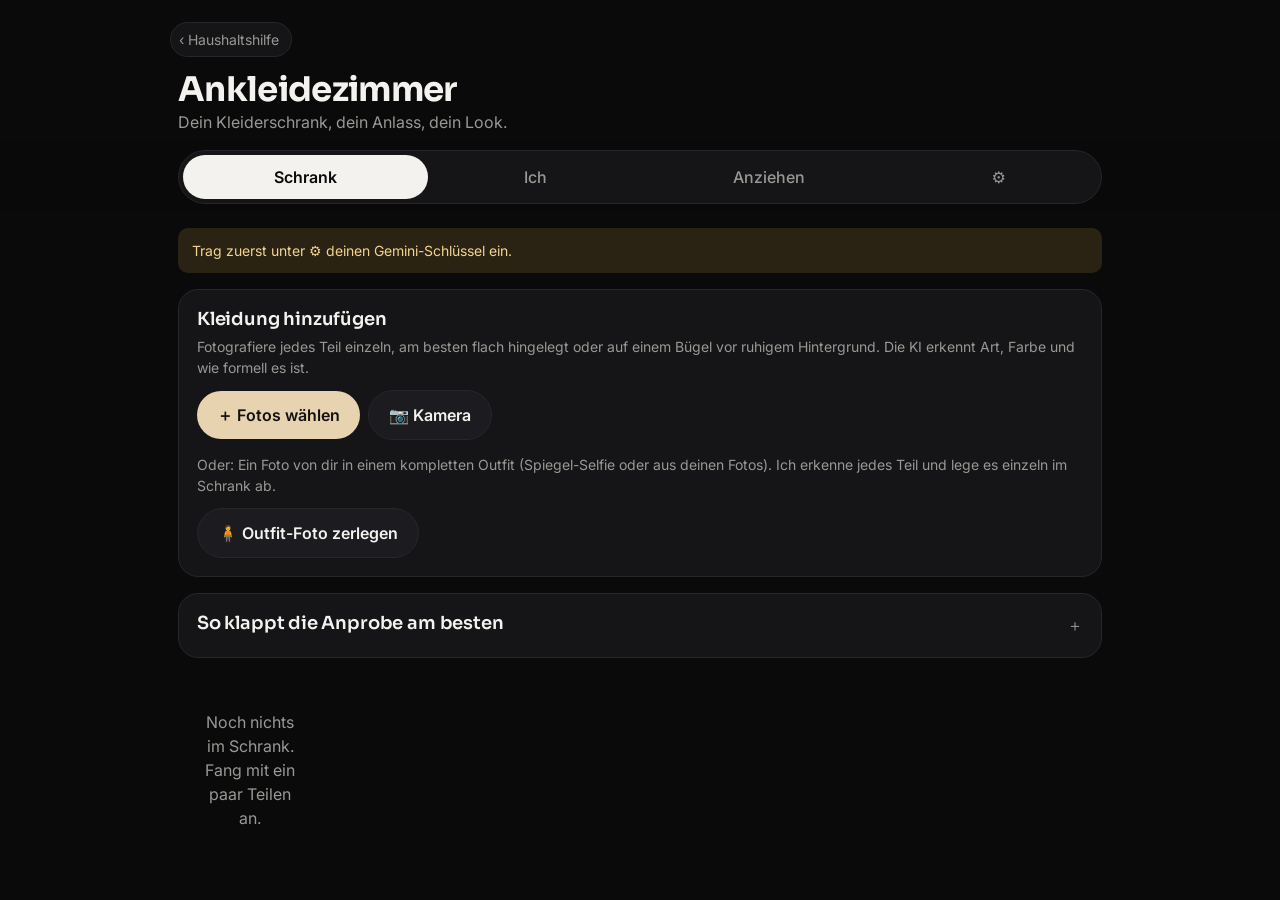
==== commit 318655d2: "Ankleidezimmer: Outfit-Foto in Einzelteile zerlegen (Bildausschnitt pro Teil, Vorschau, Doppelte erk" ====
--- a/ankleidezimmer.html
+++ b/ankleidezimmer.html
@@ -68,6 +68,7 @@
   .banner { padding: 12px 14px; border-radius: 10px; margin-bottom: 16px; font-size: 14px; }
   .banner.warn { background: #2a2314; color: #f2d491; }
   .banner.err { background: #2c1714; color: var(--danger); }
+  .banner.ok { background: #1c1a16; color: var(--ink); border: 1px solid #3a3328; }
   .spinner { width: 18px; height: 18px; border: 3px solid currentColor; border-right-color: transparent;
     border-radius: 50%; animation: spin .8s linear infinite; display: inline-block; }
   @keyframes spin { to { transform: rotate(360deg); } }
@@ -102,6 +103,14 @@
   .tipcard[open] summary::after { content: "－"; }
   .tipcard[open] summary { margin-bottom: 8px; }
   .tryon .placeholder { border-radius: 18px; border-color: #2e2e34; }
+  .op { display: grid; grid-template-columns: 72px 1fr auto; gap: 12px; align-items: center; padding: 10px 0; border-bottom: 1px solid var(--line); }
+  .op:last-of-type { border-bottom: 0; }
+  .op img { width: 72px; height: 88px; object-fit: cover; border-radius: 12px; background: var(--line); }
+  .op b { display: block; } .op small { color: var(--muted); display: block; font-size: 13px; }
+  .op .dupe { color: var(--accent); }
+  .op input[type=checkbox] { width: 26px; height: 26px; accent-color: var(--accent); }
+  .op.off { opacity: .5; }
+  label.btn.wait { opacity: .6; pointer-events: none; }
 </style>
 </head>
 <body>
@@ -132,6 +141,21 @@
         <label class="btn secondary" style="margin:0;color:var(--ink)">📷 Kamera
           <input id="itemCam" type="file" accept="image/*" capture="environment">
         </label>
+      </div>
+      <p class="hint" style="margin-top:14px">Oder: Ein Foto von dir in einem kompletten Outfit (Spiegel-Selfie oder aus deinen Fotos). Ich erkenne jedes Teil und lege es einzeln im Schrank ab.</p>
+      <div class="row">
+        <label class="btn secondary" id="outfitLabel" style="margin:0;color:var(--ink)">🧍 Outfit-Foto zerlegen
+          <input id="outfitInput" type="file" accept="image/*">
+        </label>
+      </div>
+      <div id="outfitPreview" hidden style="margin-top:14px">
+        <img id="outfitSrc" alt="Dein Outfit-Foto" style="max-width:140px;border-radius:12px;display:block;margin-bottom:8px">
+        <div id="outfitParts"></div>
+        <div class="row" style="margin-top:10px">
+          <button class="btn" id="outfitApply">✓ Ausgewählte übernehmen</button>
+          <button class="btn secondary" id="outfitDiscard">Verwerfen</button>
+        </div>
+        <p class="hint" style="margin-top:8px">Haken weg bei Teilen, die du nicht willst. Teile, die schon im Schrank sind, habe ich abgewählt.</p>
       </div>
     </div>
 <details class="card tipcard"><summary><h2 style="display:inline">So klappt die Anprobe am besten</h2></summary><ul class="tips">
@@ -295,18 +319,32 @@
   try { localStorage.setItem('ankleide-cfg', JSON.stringify(cfg)); } catch {}
 }
 
-async function geminiOnce(model, parts, generationConfig = {}) {
+const NO_THINK_KEY = 'hh-nothink';
+const noThink = () => { try { return JSON.parse(localStorage.getItem(NO_THINK_KEY) || '[]'); } catch { return []; } };
+async function geminiOnce(model, parts, generationConfig = {}, think) {
   if (!cfg.key) throw new Error('Kein Gemini-Schlüssel eingetragen. Tippe oben auf ⚙︎.');
-  let res;
+  const gc = { ...generationConfig };
+  const useThink = think && !/image|banana/.test(model) && !noThink().includes(model);
+  if (useThink) gc.thinkingConfig = { thinkingLevel: think };
+  let res; const ctrl = new AbortController(); const timer = setTimeout(() => ctrl.abort(), /image|banana/.test(model) ? 120000 : 60000);
   try {
     res = await fetch(`${BASE}/models/${encodeURIComponent(model)}:generateContent`, {
-      method: 'POST', headers: { 'Content-Type': 'application/json', 'x-goog-api-key': cfg.key },
-      body: JSON.stringify({ contents: [{ role: 'user', parts }], generationConfig }),
+      method: 'POST', headers: { 'Content-Type': 'application/json', 'x-goog-api-key': cfg.key }, signal: ctrl.signal,
+      body: JSON.stringify({ contents: [{ role: 'user', parts }], generationConfig: gc }),
     });
-  } catch { throw new Error('Keine Verbindung zu Google. Prüfe dein Internet.'); }
+  } catch (e) {
+    clearTimeout(timer);
+    if (e.name === 'AbortError') throw Object.assign(new Error('Google hat zu lange gebraucht. Bitte nochmal versuchen.'), { next: true, raw: 'timeout' });
+    throw new Error('Keine Verbindung zu Google. Prüfe dein Internet.');
+  }
   const data = await res.json().catch(() => ({}));
+  clearTimeout(timer);
   if (!res.ok) {
     const m = data?.error?.message || `Fehler ${res.status}`;
+    if (res.status === 400 && useThink && /think/i.test(m)) {
+      try { localStorage.setItem(NO_THINK_KEY, JSON.stringify([...noThink(), model])); } catch {}
+      return geminiOnce(model, parts, generationConfig);
+    }
     if (res.status === 400 && /API key/i.test(m)) throw new Error('Der Gemini-Schlüssel ist ungültig. Prüfe ihn unter ⚙︎.');
     const err = (msg, retry, next) => Object.assign(new Error(msg), { retry, next, raw: `${res.status} ${m}` });
     if (res.status === 404) throw err(`Das Modell „${model}“ gibt es nicht (mehr). Trag unter ⚙︎ ein anderes ein.`, false, true);
@@ -326,25 +364,27 @@
 const FALLBACK_TEXT = ['gemini-3.5-flash', 'gemini-3.6-flash', 'gemini-3.5-flash-lite', 'gemini-3.1-flash-lite'];
 const FALLBACK_IMAGE = ['gemini-nano-banana-2.1', 'gemini-3.1-flash-image', 'gemini-3-pro-image'];
 const sleep = ms => new Promise(r => setTimeout(r, ms));
-async function gemini(model, parts, generationConfig = {}) {
-  const pool = /image|banana/.test(model) ? FALLBACK_IMAGE : FALLBACK_TEXT;
-  const models = [model, ...pool.filter(m => m !== model)];
+const FAST_TEXT = ['gemini-3.5-flash-lite', 'gemini-3.1-flash-lite', 'gemini-3.5-flash', 'gemini-3.6-flash'];
+async function gemini(model, parts, generationConfig = {}, opts = {}) {
+  const pool = /image|banana/.test(model) ? FALLBACK_IMAGE : opts.fast ? FAST_TEXT : FALLBACK_TEXT;
+  const models = opts.fast ? pool : [model, ...pool.filter(m => m !== model)];
+  const think = /image|banana/.test(model) ? undefined : (opts.think ?? (opts.fast ? 'minimal' : 'low'));
   let last; const tried = [];
   for (const m of models) {
     for (let attempt = 0; attempt < 2; attempt++) {
-      try { return await geminiOnce(m, parts, generationConfig); }
+      try { return await geminiOnce(m, parts, generationConfig, think); }
       catch (e) {
         last = e; tried.push(`${m}: ${e.raw || e.message}`);
         if (!e.next) { e.details = tried; throw e; }
         if (!e.retry || attempt === 1) break;
-        await sleep(2000);
+        await sleep(1000);
       }
     }
   }
   last.details = tried; throw last;
 }
-async function geminiJson(parts) {
-  const out = await gemini(cfg.textModel, parts, { responseMimeType: 'application/json', temperature: 0.6 });
+async function geminiJson(parts, opts = {}) {
+  const out = await gemini(cfg.textModel, parts, { responseMimeType: 'application/json', temperature: 0.6 }, opts);
   const text = out.map(p => p.text || '').join('');
   try { return JSON.parse(text); } catch { const m = text.match(/\{[\s\S]*\}/); if (m) return JSON.parse(m[0]); throw new Error('Antwort von Gemini war unverständlich. Bitte nochmal.'); }
 }
@@ -353,8 +393,18 @@
 const handlers = {
   async '/api/tag'({ image }) {
     const t = await geminiJson([{ text: `Du bist Mode-Assistent. Analysiere das Kleidungsstück auf dem Foto.
-Antworte NUR mit JSON: {"category": eine aus ${JSON.stringify(CATEGORIES)}, "name": kurzer deutscher Name, "color": Hauptfarbe(n), "pattern": Muster oder "uni", "material": vermutetes Material, "formality": Zahl 1 (sehr leger) bis 5 (sehr formell), "seasons": Liste aus ["Frühling","Sommer","Herbst","Winter"], "description": ein Satz, der das Teil für einen Stylisten genau beschreibt}` }, img(image)]);
+Antworte NUR mit JSON: {"category": eine aus ${JSON.stringify(CATEGORIES)}, "name": kurzer deutscher Name, "color": Hauptfarbe(n), "pattern": Muster oder "uni", "material": vermutetes Material, "formality": Zahl 1 (sehr leger) bis 5 (sehr formell), "seasons": Liste aus ["Frühling","Sommer","Herbst","Winter"], "description": ein Satz, der das Teil für einen Stylisten genau beschreibt}` }, img(image)], { fast: true });
     return { category: t.category, name: t.name, color: t.color, pattern: t.pattern, material: t.material, formality: t.formality, seasons: t.seasons, description: t.description };
+  },
+  async '/api/outfit'({ image, existing }) {
+    const r = await geminiJson([{ text: `Du bist Mode-Assistent. Auf dem Foto trägt eine Person ein Outfit (oft ein Spiegel-Selfie).
+Finde JEDES sichtbar getragene Kleidungsstück einzeln: Oberteil, Hose/Rock, Jacke, Schuhe, gut sichtbare Accessoires (Gürtel, Mütze, Tasche, Uhr nur wenn deutlich).
+Das Handy in der Hand, Möbel und andere Personen ignorieren. Nichts erfinden, was nicht zu sehen ist.
+Für jedes Teil "box_2d": [ymin, xmin, ymax, xmax] normiert auf 0–1000, eng um das Teil.
+Vorhandener Kleiderschrank (JSON): ${JSON.stringify(existing)}
+Ist ein Teil offensichtlich dasselbe wie ein vorhandenes (gleiche Art, Farbe, Muster), setze "sameAs" auf dessen id, sonst null.
+Antworte NUR mit JSON: {"items": [{"category": eine aus ${JSON.stringify(CATEGORIES)}, "name": kurzer deutscher Name, "color": Hauptfarbe(n), "pattern": Muster oder "uni", "material": vermutetes Material, "formality": 1–5, "seasons": Liste aus ["Frühling","Sommer","Herbst","Winter"], "description": ein Satz für einen Stylisten, "box_2d": [ymin,xmin,ymax,xmax], "sameAs": id oder null}]}` }, img(image)]);
+    return (r.items || []).filter(i => i && i.name);
   },
   async '/api/suggest'({ occasion, notes, weather, items: list, person }) {
     const r = await geminiJson([{ text: `Du bist ein erfahrener persönlicher Stylist. Stelle aus dem Kleiderschrank unten EIN stimmiges Outfit zusammen.
@@ -486,6 +536,63 @@
 }
 $('#itemInput').onchange = e => { addFiles([...e.target.files]); e.target.value = ''; };
 $('#itemCam').onchange = e => { addFiles([...e.target.files]); e.target.value = ''; };
+
+// ---------- Outfit-Foto in Einzelteile zerlegen ----------
+let outfitParts = [];
+const loadImg = file => new Promise((res, rej) => { const url = URL.createObjectURL(file), im = new Image(); im.onload = () => res(im); im.onerror = () => rej(new Error('Bild konnte nicht gelesen werden')); im.src = url; });
+function cropPart(im, box) {
+  let [y0, x0, y1, x1] = (box || []).map(Number);
+  if (![y0, x0, y1, x1].every(Number.isFinite) || y1 <= y0 || x1 <= x0) [y0, x0, y1, x1] = [0, 0, 1000, 1000];
+  const W = im.naturalWidth, H = im.naturalHeight, padX = (x1 - x0) * .08, padY = (y1 - y0) * .08;
+  const sx = Math.max(0, (x0 - padX) / 1000 * W), sy = Math.max(0, (y0 - padY) / 1000 * H);
+  const sw = Math.min(W, (x1 + padX) / 1000 * W) - sx, sh = Math.min(H, (y1 + padY) / 1000 * H) - sy;
+  const k = Math.min(1, 768 / Math.max(sw, sh)), c = document.createElement('canvas');
+  c.width = Math.max(1, Math.round(sw * k)); c.height = Math.max(1, Math.round(sh * k));
+  const g = c.getContext('2d'); g.fillStyle = '#fff'; g.fillRect(0, 0, c.width, c.height); g.drawImage(im, sx, sy, sw, sh, 0, 0, c.width, c.height);
+  return { mime: 'image/jpeg', data: c.toDataURL('image/jpeg', 0.86).split(',')[1] };
+}
+function renderOutfit() {
+  $('#outfitPreview').hidden = !outfitParts.length;
+  $('#outfitParts').innerHTML = `<p class="hint" style="margin:0 0 4px">${outfitParts.length} ${outfitParts.length === 1 ? 'Teil' : 'Teile'} erkannt:</p>` + outfitParts.map((p, i) => {
+    const dupe = p.sameAs && items.find(x => x.id === p.sameAs);
+    return `<label class="op ${p.on ? '' : 'off'}"><img src="${dataUrl(p.image)}" alt="${esc(p.name)}">
+      <span><b>${esc(p.name)}</b><small>${esc([p.category, p.color].filter(Boolean).join(' · '))}</small>${dupe ? `<small class="dupe">Schon im Schrank: ${esc(dupe.name)}</small>` : ''}</span>
+      <input type="checkbox" data-op="${i}" ${p.on ? 'checked' : ''} aria-label="${esc(p.name)} übernehmen"></label>`;
+  }).join('');
+  $('#outfitParts').querySelectorAll('[data-op]').forEach(c => c.onchange = () => { outfitParts[+c.dataset.op].on = c.checked; renderOutfit(); });
+  const n = outfitParts.filter(p => p.on).length;
+  $('#outfitApply').disabled = !n; $('#outfitApply').textContent = n ? `✓ ${n} ${n === 1 ? 'Teil' : 'Teile'} übernehmen` : 'Nichts ausgewählt';
+}
+$('#outfitInput').onchange = async e => {
+  const f = e.target.files[0]; e.target.value = ''; if (!f) return;
+  const label = $('#outfitLabel'), txt = label.firstChild, t0 = Date.now();
+  label.classList.add('wait');
+  const tick = setInterval(() => { const s = Math.floor((Date.now() - t0) / 1000); txt.textContent = `⏳ Erkenne Teile … ${s >= 2 ? s + ' s' : ''}`; }, 1000);
+  txt.textContent = '⏳ Erkenne Teile … ';
+  try {
+    const [full, im] = await Promise.all([shrink(f, 1280), loadImg(f)]);
+    $('#outfitSrc').src = dataUrl(full);
+    const existing = items.filter(i => i.name).map(i => ({ id: i.id, name: i.name, category: i.category, color: i.color, pattern: i.pattern }));
+    const found = await api('/api/outfit', { image: full, existing });
+    if (!found.length) throw new Error('Ich konnte auf dem Foto keine Kleidung erkennen. Am besten ganzer Körper, gutes Licht.');
+    const valid = new Set(items.map(i => i.id));
+    outfitParts = found.map(p => ({ ...p, sameAs: valid.has(p.sameAs) ? p.sameAs : null, image: cropPart(im, p.box_2d) })).map(p => ({ ...p, on: !p.sameAs }));
+    URL.revokeObjectURL(im.src);
+    renderOutfit(); $('#outfitPreview').scrollIntoView({ behavior: 'smooth', block: 'start' });
+  } catch (err) { showError(err.message); }
+  clearInterval(tick); txt.textContent = '🧍 Outfit-Foto zerlegen '; label.classList.remove('wait');
+};
+$('#outfitApply').onclick = async () => {
+  const pick = outfitParts.filter(p => p.on), now = Date.now();
+  for (const [k, p] of pick.entries()) {
+    const it = { id: crypto.randomUUID(), image: p.image, added: now - k, fromOutfit: true, category: p.category, name: p.name, color: p.color, pattern: p.pattern, material: p.material, formality: p.formality, seasons: p.seasons, description: p.description };
+    items.unshift(it); await DB.putItem(it);
+  }
+  outfitParts = []; renderOutfit(); filter = 'Alle'; renderWardrobe();
+  $('#status').innerHTML = `<div class="banner ok">${pick.length} ${pick.length === 1 ? 'Teil' : 'Teile'} im Schrank gespeichert.</div>`;
+  setTimeout(() => { $('#status').innerHTML = ''; }, 5000);
+};
+$('#outfitDiscard').onclick = () => { outfitParts = []; renderOutfit(); };
 
 // ---------- Porträt ----------
 let portrait = null;
